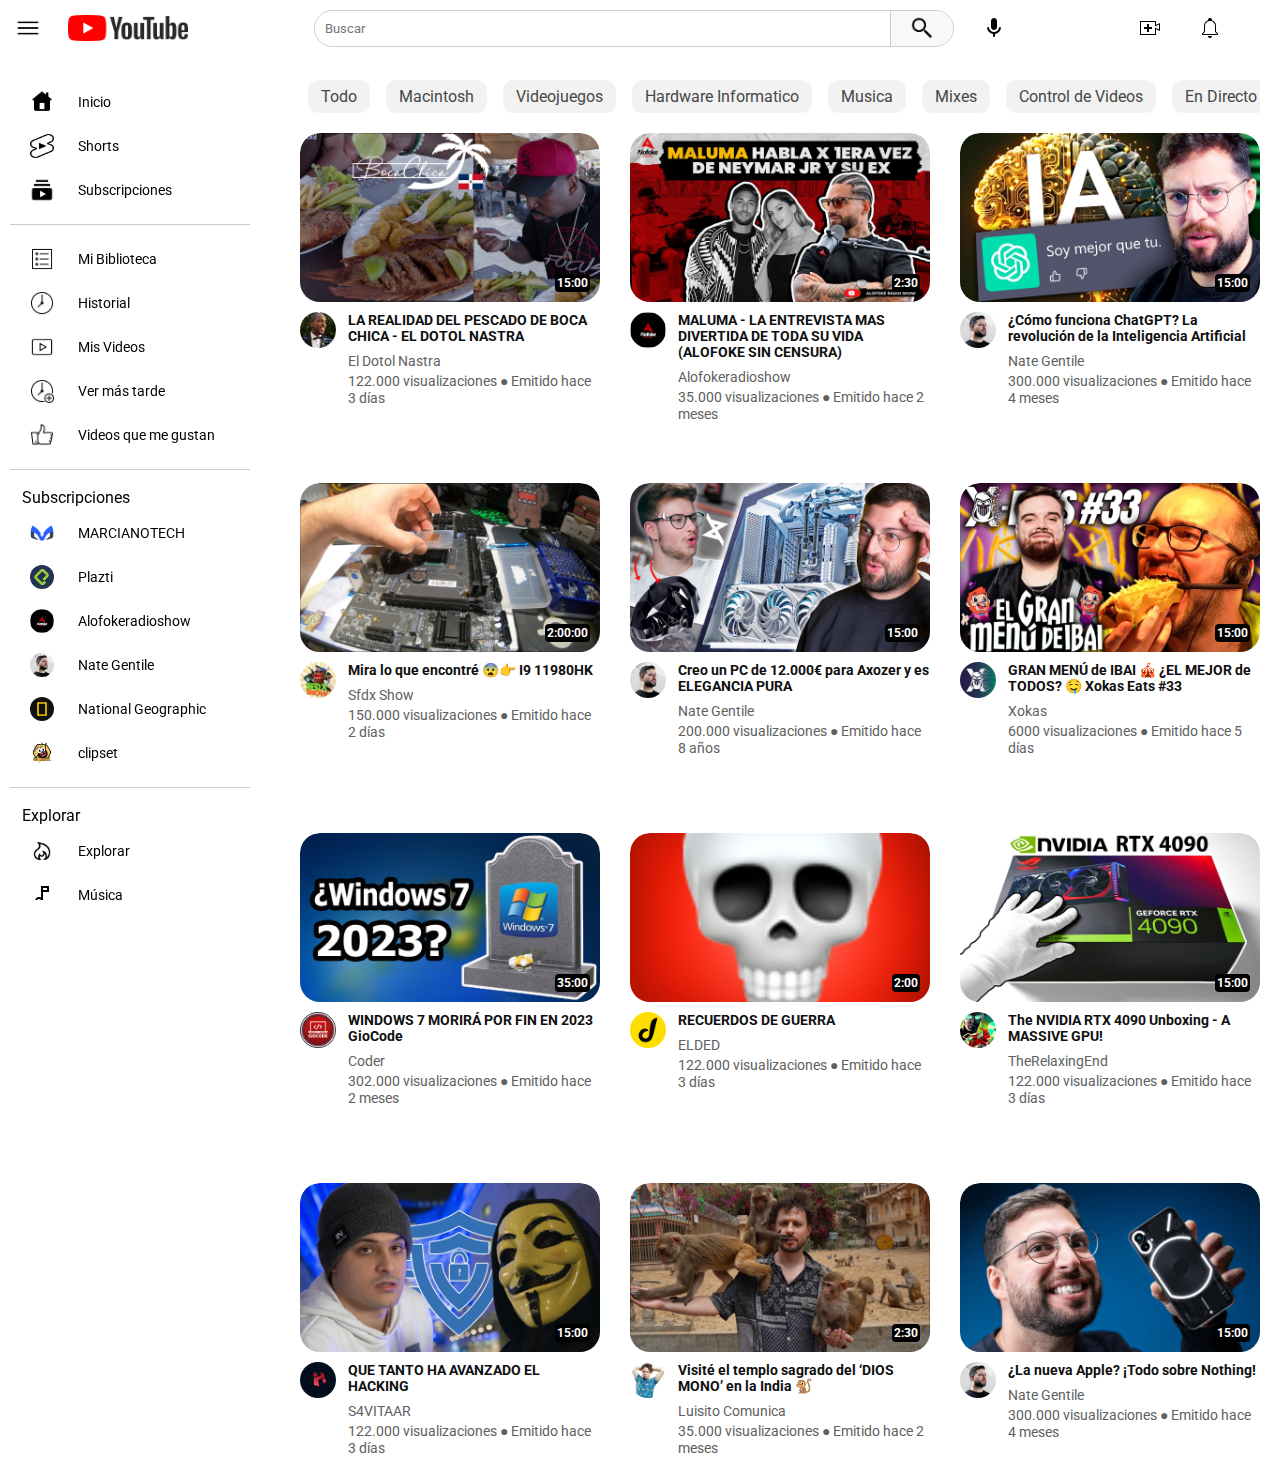
==== index.html @ 0c9bb18e "first commit" ====
<!DOCTYPE html>
<html lang="es">
  <head>
    <meta charset="UTF-8" />
    <meta http-equiv="X-UA-Compatible" content="IE=edge" />
    <meta name="viewport" content="width=device-width, initial-scale=1.0" />
    <link rel="stylesheet" href="style.css" />
    <link rel="stylesheet" href="./tag-section/tag-section.css" />
    <link
      rel="shortcut icon"
      href="img/icono-premium.png"
      type="image/x-icon"
    />
    <title>YouTube</title>
  </head>
  <body>
    <!-- header -->
    <header class="header" id="header">
      <div class="logo-bar">
        <div class="container-nav" id="icono-bar">
          <img src="img/icono-nav-bar.png" class="nav-bar" />
        </div>

        <img src="img/youtube-logo.png" alt="" class="logo" />
      </div>
      <div class="center" id="center">
        <div class="container-search">
          <input type="text" placeholder="Buscar" id="buscar" />
          <div class="button-search">
            <img src="img/icono-search.png" />
          </div>
        </div>
        <div class="container-micro">
          <img src="img/icono-microphone.png" class="micro" />
        </div>
      </div>
      <div class="end">
        <div class="item-end">
          <img src="img/icono-camera.png" class="camera" />
        </div>
        <div class="item-end">
          <img src="img/icono-alarm.png" />
        </div>
        <img
          src="https://lh3.googleusercontent.com/ogw/AAEL6siFHbk4gMH-cymVawuS6ftSC4bcmhxWPoD6I4C7gw=s32-c-mo"
          alt=""
          class="logo-canal"
        />
      </div>
    </header>

    <!-- barras laterales -->
    <section class="bar-lateral" id="bar-lateral">
      <!-- barra grande -->
      <div id="big-menu" class="">
        <ul class="options">
          <li>
            <a href="#">
              <img src="img/icono-home.png" />
              <span class="text">Inicio</span>
            </a>
          </li>
          <li>
            <a href="#">
              <img src="img/Shorts.png.png" />
              <span class="text">Shorts</span>
            </a>
          </li>
          <li>
            <a href="#">
              <img src="img/icono-suscripciones.png" />
              <span class="text">Subscripciones</span>
            </a>
          </li>
          <hr />
        </ul>

        <ul class="options" id="library">
          <li>
            <a href="#">
              <img src="img/icono-library.png" />
              <span class="text">Mi Biblioteca</span>
            </a>
          </li>
          <li>
            <a href="#">
              <img src="img/icono-historial.png" />
              <span class="text">Historial</span>
            </a>
          </li>
          <li>
            <a href="#">
              <img src="img/misvideos-icon.png" />
              <span class="text">Mis Videos</span>
            </a>
          </li>
          <li>
            <a href="#">
              <img src="img/icono-later.png" />
              <span class="text">Ver más tarde</span>
            </a>
          </li>
          <li>
            <a href="#">
              <img src="img/icono-likes.png" />
              <span class="text">Videos que me gustan</span>
            </a>
          </li>

          <hr />
        </ul>

        <ul class="options" id="subscriptions">
          <h3>Subscripciones</h3>
          <li>
            <a href="#">
              <img src="img/marciano-perfil.jpg" />
              <span class="text"> MARCIANOTECH </span>
            </a>
          </li>
          <li>
            <a href="#">
              <img src="img/canal2.jpeg" />
              <span class="text">Plazti</span>
            </a>
          </li>
          <li>
            <a href="#">
              <img src="img/alofoke-perfil.jpg" />
              <span class="text">Alofokeradioshow</span>
            </a>
          </li>
          <li>
            <a href="#">
              <img src="img/channels4_profile.jpg" />
              <span class="text">Nate Gentile</span>
            </a>
          </li>
          <li>
            <a href="#">
              <img src="img/canal5.jpeg" />
              <span class="text">National Geographic</span>
            </a>
          </li>
          <li>
            <a href="#">
              <img src="img/clipset.jpg" />
              <span class="text">clipset</span>
            </a>
          </li>
          <hr />
        </ul>

        <ul class="options" id="explorer">
          <h3>Explorar</h3>
          <li>
            <a href="#">
              <img src="img/icono-explorer.png" />
              <span class="text">Explorar</span>
            </a>
          </li>
          <li>
            <a href="#">
              <img src="img/icono-music.png" />
              <span class="text">Música</span>
            </a>
          </li>
          <li>
            <a href="#">
              <img src="img/icono-movies.png" />
              <span class="text">Películas</span>
            </a>
          </li>
          <li>
            <a href="#">
              <img src="img/icono-live.png" />
              <span class="text">En directo</span>
            </a>
          </li>
          <li>
            <a href="#">
              <img src="img/icono-games.png" />
              <span class="text">Video Juegos</span>
            </a>
          </li>
          <li>
            <a href="#">
              <img src="img/icono-news.png" />
              <span class="text">Noticias</span>
            </a>
          </li>
          <li>
            <a href="#">
              <img src="img/deportes-icon.png" />
              <span class="text">Deportes</span>
            </a>
          </li>
          <li>
            <a href="#">
              <img src="img/icono-learn.png" />
              <span class="text">Aprendizaje</span>
            </a>
          </li>
          <hr />
        </ul>

        <ul class="options" id="moreyoutube">
          <h3>Mas de YouTube</h3>
          <li>
            <a href="#">
              <img src="img/icono-premium.png" />
              <span class="text">YouTube Premium</span>
            </a>
          </li>
          <li>
            <a href="#">
              <img src="img/icono-creator.png" />
              <span class="text">Creator Studio</span>
            </a>
          </li>
          <li>
            <a href="#">
              <img src="img/youtube-music.png" />
              <span class="text">YouTube Music</span>
            </a>
          </li>
          <li>
            <a href="#">
              <img src="img/icono-kids.png" />
              <span class="text">YouTube Kids</span>
            </a>
          </li>

          <hr />
        </ul>

        <ul class="options" id="config">
          <li>
            <a href="#">
              <img src="img/settings-icon.png" />
              <span class="text">Configuración</span>
            </a>
          </li>
          <li>
            <a href="#">
              <img src="img/icono-complaints.png" />
              <span class="text">Historial de denuncias</span>
            </a>
          </li>
          <li>
            <a href="#">
              <img src="img/icono-help.png" />
              <span class="text">Ayuda</span>
            </a>
          </li>
          <hr />
        </ul>
        

        <!----links-->
        <div class="links">
          <a href="#">Información</a>
          <a href="#">Prensa</a>
          <a href="#">Derechos de autor</a>
          <a href="#">Contactar</a>
          <a href="#">Creadores</a>
          <a href="#">Publicidad</a>
          <a href="#">Desarrolladores</a>
        </div>
        <div class="links">
          <a href="#">Términos</a>
          <a href="#">Privacidad</a>
          <a href="#">Pólitica y seguridad</a>
          <a href="#">Cómo funciona YouTube</a>
          <a href="#">Probar funciones nuevas</a>
        </div>
        <span class="google">© 2023 Google LLC</span>
      </div>

      <!-- barra pequeña -->
      <div id="little-menu" class="little-menu ocultar">
        <ul class="options">
          <li>
            <a href="#">
              <img
                src="https://img.icons8.com/ios-glyphs/60/null/home-page--v1.png"
              />
              <span class="text">Inicio</span>
            </a>
          </li>
          <li>
            <a href="#">
              <img src="https://img.icons8.com/ios-glyphs/30/null/attach.png" />
              <span class="text">Shorts</span>
            </a>
          </li>
          <li>
            <a href="#">
              <img
                src="https://img.icons8.com/ios/50/null/video-playlist.png"
              />
              <span class="text">Subscripciones</span>
            </a>
          </li>
          <li>
            <a href="#">
              <img
                src="https://img.icons8.com/ios/50/null/personal-video-recorder-menu.png"
              />
              <span class="text">Mi Biblioteca</span>
            </a>
          </li>
          <hr />
        </ul>
      </div>
    </section>

    <!-- sección de  -->
    <!--/////////////////////////////////////////////////////////-->
    <section class="videos" id="videos">
      <div class="container-chips">
        <div class="chip">
          <p>Todo</p>
        </div>
        <div class="chip">
          <p>Macintosh</p>
        </div>
        <div class="chip">
          <p>Videojuegos</p>
        </div>
        <div class="chip">
          <p>Hardware Informatico</p>
        </div>
        <div class="chip">
          <p>Musica</p>
        </div>
        <div class="chip">
          <p>Mixes</p>
        </div>
        <div class="chip">
          <p>Control de Videos</p>
        </div>
        <div class="chip">
          <p>En Directo</p>
        </div>
        <div class="chip">
          <p>Apple</p>
        </div>
        <div class="chip">
          <p>Apple</p>
        </div>
        <div class="chip">
          <p>Todo</p>
        </div>
        <div class="chip">
          <p>Macintosh</p>
        </div>
        <div class="chip">
          <p>Videojuegos</p>
        </div>
        <div class="chip">
          <p>Hardware Informatico</p>
        </div>
        <div class="chip">
          <p>Musica</p>
        </div>
        <div class="chip">
          <p>Mixes</p>
        </div>
        <div class="chip">
          <p>Control de Videos</p>
        </div>
        <div class="chip">
          <p>En Directo</p>
        </div>
        
      </div>
    </section>
    <!--/////////////////////////////////////////////////////////-->

    <!-- sección de videos -->
    <section class="videos" id="videos">
      <div class="container-item">
        <div class="item">
          <div class="img-container">
            <img src="img/maxresdefault.jpg" alt="" />
            <span class="time">15:00</span>
          </div>
          <div class="row">
            <div class="col">
              <div class="img-channel">
                <img src="img/dotol-perfil.jpg" alt="" />
              </div>
            </div>
            <div class="col">
              <div class="info">
                <h3>
                  <a href="#"
                    >LA REALIDAD DEL PESCADO DE BOCA CHICA - EL DOTOL NASTRA</a
                  >
                </h3>
                <a href="#" class="name-channel"> El Dotol Nastra </a>
                <div class="metadata">
                  <span>122.000 visualizaciones</span>
                  &#9679;
                  <span>Emitido hace 3 días</span>
                </div>
              </div>
            </div>
          </div>
          <div class="buttons-video" id="buttons-video">
            <button>
              <img src="img/icono-historial.png" />
              Ver mas tarde
            </button>
            <button>
              <img src="img/icono-add.png" />
              Añadir a la cola
            </button>
          </div>
        </div>
      </div>
      <div class="container-item">
        <div class="item">
          <div class="img-container">
            <img src="img/maluma-miniatura.jpg" alt="" />
            <span class="time">2:30</span>
          </div>
          <div class="row">
            <div class="col">
              <div class="img-channel">
                <img src="img/alofoke-perfil.jpg" alt="" />
              </div>
            </div>
            <div class="col">
              <div class="info">
                <h3>
                  <a href="#"
                    >MALUMA - LA ENTREVISTA MAS DIVERTIDA DE TODA SU VIDA
                    (ALOFOKE SIN CENSURA)</a
                  >
                </h3>
                <a href="#" class="name-channel">Alofokeradioshow</a>
                <div class="metadata">
                  <span>35.000 visualizaciones</span>
                  &#9679;
                  <span>Emitido hace 2 meses</span>
                </div>
              </div>
            </div>
          </div>
          <div class="buttons-video" id="buttons-video">
            <button>
              <img src="https://img.icons8.com/ios/50/null/clock--v1.png" />
              Ver mas tarde
            </button>
            <button>
              <img src="https://img.icons8.com/ios/50/null/video--v1.png" />
              Añadir a la cola
            </button>
          </div>
        </div>
      </div>
      <div class="container-item">
        <div class="item">
          <div class="img-container">
            <img src="img/nategentileimg.jpg" alt="" />
            <span class="time">15:00</span>
          </div>
          <div class="row">
            <div class="col">
              <div class="img-channel">
                <img src="img/channels4_profile.jpg" alt="" />
              </div>
            </div>
            <div class="col">
              <div class="info">
                <h3>
                  <a href="#"
                    >¿Cómo funciona ChatGPT? La revolución de la Inteligencia
                    Artificial</a
                  >
                </h3>
                <a href="#" class="name-channel">Nate Gentile</a>
                <div class="metadata">
                  <span>300.000 visualizaciones</span>
                  &#9679;
                  <span>Emitido hace 4 meses</span>
                </div>
              </div>
            </div>
          </div>
          <div class="buttons-video" id="buttons-video">
            <button>
              <img src="https://img.icons8.com/ios/50/null/clock--v1.png" />
              Ver mas tarde
            </button>
            <button>
              <img src="https://img.icons8.com/ios/50/null/video--v1.png" />
              Añadir a la cola
            </button>
          </div>
        </div>
      </div>
      <div class="container-item">
        <div class="item">
          <div class="img-container">
            <img src="img/sfdx-miniatura.jpg" alt="" />
            <span class="time">2:00:00</span>
          </div>
          <div class="row">
            <div class="col">
              <div class="img-channel">
                <img src="img/sfdx-profile.jpg" alt="" />
              </div>
            </div>
            <div class="col">
              <div class="info">
                <h3>
                  <a href="#">Mira lo que encontré 😨👉 I9 11980HK</a>
                </h3>
                <a href="#" class="name-channel"> Sfdx Show</a>
                <div class="metadata">
                  <span>150.000 visualizaciones</span>
                  &#9679;
                  <span>Emitido hace 2 días</span>
                </div>
              </div>
            </div>
          </div>
          <div class="buttons-video" id="buttons-video">
            <button>
              <img src="https://img.icons8.com/ios/50/null/clock--v1.png" />
              Ver mas tarde
            </button>
            <button>
              <img src="https://img.icons8.com/ios/50/null/video--v1.png" />
              Añadir a la cola
            </button>
          </div>
        </div>
      </div>
      <div class="container-item">
        <div class="item">
          <div class="img-container">
            <img src="img/nategentile-miniatura-2.jpg" alt="" />
            <span class="time">15:00</span>
          </div>
          <div class="row">
            <div class="col">
              <div class="img-channel">
                <img src="img/channels4_profile.jpg" alt="" />
              </div>
            </div>
            <div class="col">
              <div class="info">
                <h3>
                  <a href="#"
                    >Creo un PC de 12.000€ para Axozer y es ELEGANCIA PURA
                  </a>
                </h3>
                <a href="#" class="name-channel">Nate Gentile</a>
                <div class="metadata">
                  <span>200.000 visualizaciones</span>
                  &#9679;
                  <span>Emitido hace 8 años</span>
                </div>
              </div>
            </div>
          </div>
          <div class="buttons-video" id="buttons-video">
            <button>
              <img src="https://img.icons8.com/ios/50/null/clock--v1.png" />
              Ver mas tarde
            </button>
            <button>
              <img src="https://img.icons8.com/ios/50/null/video--v1.png" />
              Añadir a la cola
            </button>
          </div>
        </div>
      </div>
      <div class="container-item">
        <div class="item">
          <div class="img-container">
            <img src="img/xokas-miniatura.jpg" alt="" />
            <span class="time">15:00</span>
          </div>
          <div class="row">
            <div class="col">
              <div class="img-channel">
                <img src="img/xokas-perfil.jpg" alt="" />
              </div>
            </div>
            <div class="col">
              <div class="info">
                <h3>
                  <a href="#"
                    >GRAN MENÚ de IBAI 🎪 ¿EL MEJOR de TODOS? 🤤 Xokas Eats
                    #33</a
                  >
                </h3>
                <a href="#" class="name-channel">Xokas</a>
                <div class="metadata">
                  <span>6000 visualizaciones</span>
                  &#9679;
                  <span>Emitido hace 5 días</span>
                </div>
              </div>
            </div>
          </div>
          <div class="buttons-video" id="buttons-video">
            <button>
              <img src="https://img.icons8.com/ios/50/null/clock--v1.png" />
              Ver mas tarde
            </button>
            <button>
              <img src="https://img.icons8.com/ios/50/null/video--v1.png" />
              Añadir a la cola
            </button>
          </div>
        </div>
      </div>
      <div class="container-item">
        <div class="item">
          <div class="img-container">
            <img src="img/giocode-miniautura.jpg" alt="" />
            <span class="time">35:00</span>
          </div>
          <div class="row">
            <div class="col">
              <div class="img-channel">
                <img src="img/GIOCODE-perfil.jpg" alt="" />
              </div>
            </div>
            <div class="col">
              <div class="info">
                <h3>
                  <a href="#">WINDOWS 7 MORIRÁ POR FIN EN 2023 GioCode</a>
                </h3>
                <a href="#" class="name-channel">Coder</a>
                <div class="metadata">
                  <span>302.000 visualizaciones</span>
                  &#9679;
                  <span>Emitido hace 2 meses</span>
                </div>
              </div>
            </div>
          </div>
          <div class="buttons-video" id="buttons-video">
            <button>
              <img src="https://img.icons8.com/ios/50/null/clock--v1.png" />
              Ver mas tarde
            </button>
            <button>
              <img src="https://img.icons8.com/ios/50/null/video--v1.png" />
              Añadir a la cola
            </button>
          </div>
        </div>
      </div>
      <div class="container-item">
        <div class="item">
          <div class="img-container">
            <img src="img/guerra-miniatur.jpg" alt="" />
            <span class="time">2:00</span>
          </div>
          <div class="row">
            <div class="col">
              <div class="img-channel">
                <img src="img/elded-perfil.jpg" alt="" />
              </div>
            </div>
            <div class="col">
              <div class="info">
                <h3>
                  <a href="#">RECUERDOS DE GUERRA</a>
                </h3>
                <a href="#" class="name-channel">ELDED</a>
                <div class="metadata">
                  <span>122.000 visualizaciones</span>
                  &#9679;
                  <span>Emitido hace 3 días</span>
                </div>
              </div>
            </div>
          </div>
          <div class="buttons-video" id="buttons-video">
            <button>
              <img src="https://img.icons8.com/ios/50/null/clock--v1.png" />
              Ver mas tarde
            </button>
            <button>
              <img src="https://img.icons8.com/ios/50/null/video--v1.png" />
              Añadir a la cola
            </button>
          </div>
        </div>
      </div>
      <div class="container-item">
        <div class="item">
          <div class="img-container">
            <img src="img/relaxingend-miniautura.jpg" alt="" />
            <span class="time">15:00</span>
          </div>
          <div class="row">
            <div class="col">
              <div class="img-channel">
                <img src="img/relaxingend-perfil.jpg" alt="" />
              </div>
            </div>
            <div class="col">
              <div class="info">
                <h3>
                  <a href="#">The NVIDIA RTX 4090 Unboxing - A MASSIVE GPU! </a>
                </h3>
                <a href="#" class="name-channel">TheRelaxingEnd</a>
                <div class="metadata">
                  <span>122.000 visualizaciones</span>
                  &#9679;
                  <span>Emitido hace 3 días</span>
                </div>
              </div>
            </div>
          </div>
          <div class="buttons-video" id="buttons-video">
            <button>
              <img src="https://img.icons8.com/ios/50/null/clock--v1.png" />
              Ver mas tarde
            </button>
            <button>
              <img src="https://img.icons8.com/ios/50/null/video--v1.png" />
              Añadir a la cola
            </button>
          </div>
        </div>
      </div>
      <div class="container-item">
        <div class="item">
          <div class="img-container">
            <img src="img/savitar-miniatura.jpg" alt="" />
            <span class="time">15:00</span>
          </div>
          <div class="row">
            <div class="col">
              <div class="img-channel">
                <img src="img/s4vitar-perfil.jpg" alt="" />
              </div>
            </div>
            <div class="col">
              <div class="info">
                <h3>
                  <a href="#">QUE TANTO HA AVANZADO EL HACKING</a>
                </h3>
                <a href="#" class="name-channel">S4VITAAR</a>
                <div class="metadata">
                  <span>122.000 visualizaciones</span>
                  &#9679;
                  <span>Emitido hace 3 días</span>
                </div>
              </div>
            </div>
          </div>
          <div class="buttons-video" id="buttons-video">
            <button>
              <img src="img/icono-historial.png" />
              Ver mas tarde
            </button>
            <button>
              <img src="img/icono-add.png" />
              Añadir a la cola
            </button>
          </div>
        </div>
      </div>
      <div class="container-item">
        <div class="item">
          <div class="img-container">
            <img src="img/luisito-miniatura.jpg" alt="" />
            <span class="time">2:30</span>
          </div>
          <div class="row">
            <div class="col">
              <div class="img-channel">
                <img src="img/luisito-perfil.jpg" alt="" />
              </div>
            </div>
            <div class="col">
              <div class="info">
                <h3>
                  <a href="#"
                    >Visité el templo sagrado del ‘DIOS MONO’ en la India 🐒</a
                  >
                </h3>
                <a href="#" class="name-channel">Luisito Comunica</a>
                <div class="metadata">
                  <span>35.000 visualizaciones</span>
                  &#9679;
                  <span>Emitido hace 2 meses</span>
                </div>
              </div>
            </div>
          </div>
          <div class="buttons-video" id="buttons-video">
            <button>
              <img src="https://img.icons8.com/ios/50/null/clock--v1.png" />
              Ver mas tarde
            </button>
            <button>
              <img src="https://img.icons8.com/ios/50/null/video--v1.png" />
              Añadir a la cola
            </button>
          </div>
        </div>
      </div>
      <div class="container-item">
        <div class="item">
          <div class="img-container">
            <img src="img/nateeee-miniatura.jpg" alt="" />
            <span class="time">15:00</span>
          </div>
          <div class="row">
            <div class="col">
              <div class="img-channel">
                <img src="img/channels4_profile.jpg" alt="" />
              </div>
            </div>
            <div class="col">
              <div class="info">
                <h3>
                  <a href="#">¿La nueva Apple? ¡Todo sobre Nothing!</a>
                </h3>
                <a href="#" class="name-channel">Nate Gentile</a>
                <div class="metadata">
                  <span>300.000 visualizaciones</span>
                  &#9679;
                  <span>Emitido hace 4 meses</span>
                </div>
              </div>
            </div>
          </div>
          <div class="buttons-video" id="buttons-video">
            <button>
              <img src="https://img.icons8.com/ios/50/null/clock--v1.png" />
              Ver mas tarde
            </button>
            <button>
              <img src="https://img.icons8.com/ios/50/null/video--v1.png" />
              Añadir a la cola
            </button>
          </div>
        </div>
      </div>
    </section>

    <script src="app.js"></script>
  </body>
</html>
---- style.css ----
@import url('https://fonts.googleapis.com/css2?family=Open+Sans:wght@300;400;500;600&family=Roboto:wght@100;300;400;500;700&display=swap');
*{
    margin: 0;
    padding: 0;
    box-sizing: border-box;
    font-family: 'Roboto';
}

.header{ 
    display: flex;
    justify-content: space-between;
    position: fixed;
    width: 100%;
    left: 0;
    padding: 8px;
    background-color: #fff;
    z-index: 10;
}
.container-chips {
    display: flex;
    flex-wrap: nowrap;
    overflow-x: auto;
    
  
  }
  .container-chips::-webkit-scrollbar{
    display: none;
    width: 3px;
    background-color: #ddd;
    height: 20px;
  
  }
  .container-chips::-webkit-scrollbar-thumb{
    background-color: #444;
  }
  
  .chip {
    margin: 20px 8px;
    background-color: #f2f2f2;
    padding: 6px 12px;
    border: 1px solid rgba(255, 255, 255, 0.1);
    border-radius: 10px;
    white-space: nowrap;
    cursor: pointer;
    color: #474747;
    
   
    
  }
  
  .chip:hover {
    background-color: #d6d6d6;
  }
  
  .container-chips:hover::-webkit-scrollbar {
    display: block;
  
    
  }
.header .logo-bar{
    display: flex;
    align-items: center;
}
.header .logo-bar .nav-bar{
    width: 24px;
}
.header .logo-bar .logo{
    display: inline-block;
    width: 120px;
    margin: 0 20px;
    cursor: pointer;
}
.header .container-nav{
    border-radius: 50%;
    width: 40px;
    height: 40px;
    display: flex;
    align-items: center;
    justify-content: center;
    cursor: pointer;
}
.header .container-nav:hover{
    background: #f2f2f2;
}

.header .center{
    max-width: 700px;
    width: 100%;
    display: flex;
    align-items: center;
    justify-content: space-between;
}
.header .center .container-search{
    width: 100%;
    border: 1px solid #ccc;
    position: relative;
    display: flex;
    align-items: stretch;
    border-radius: 50px;
    overflow: hidden;
    cursor: pointer;
}
.header .center .container-search .icono{
    display: flex;
    justify-content: center;
    align-items: center;
    margin-left: 10px;
}
.header .center .container-search .icono img{
    width: 22px;
    height: 22px;
}
.header .center .container-search input{
    display: inline-block;
    width: 100%;
    border: none;
    padding: 10px;
    margin-left: 0px;
    outline: none;
}


.header .center .container-search .button-search{
    width: 70px;
    background: #f8f8f8;
    display: flex;
    align-items: center;
    justify-content: center;
    border-left: 1px solid #ccc;
}
.header .center .container-search .button-search:hover{
    background:#f2f2f2;
}
.header .center .container-search .button-search img{
    width: 24px;
}
.header .center .container-micro{
    max-width: 40px;
    width: 100% !important;
    height: 40px;
    border-radius: 50%;
    display: flex;
    align-items: center;
    justify-content: center;
    margin-left: 20px;
    cursor: pointer;
}
.header .center .container-micro:hover{
    background:#f2f2f2;
}

.header .end{
    display: flex;
    align-items: center;
    justify-content: center;
}
.header .end .item-end{
    width: 40px;
    height: 40px;
    border-radius: 50%;
    margin: 0 10px;
    display: flex;
    align-items: center;
    justify-content: center;
    
    cursor: pointer;
    
}
.header .end .item-end:hover{
    background: #f2f2f2;
}
.header .end .item-end img{
    width: 24px;
    display: inline-block;
    margin: 0 15px;
}
.header .end img:hover{
    background: #f2f2f2;
}
.header .end .logo-canal{
    width: 32px;
    cursor: pointer;
    border-radius: 20px;
    align-items: center;
}
/* ********************** */
/* SECCCION BARRA LATERAL */
/* ********************** */
.bar-lateral{
    position: fixed;
    top: 0px;
    overflow: hidden;
    overflow-y: auto;
    height: 100%;
    width: 240px;
    padding-top: 80px;
    left: 10px;
   
}
.bar-lateral .options{
    list-style: none;
}
.bar-lateral .options li a img{
    display: inline-block;
    width: 24px;
    height: 24px;
    line-height: 24px;
    margin-right: 24px;
}
.bar-lateral .options li a{
    font-size: 14px;
    color: #0f0f0f;
    display: flex;
    align-items: center;
    justify-content:left;
    text-decoration: none;
    color: #000;
    padding: 10px;
    border-radius: 15px;
    margin-left: 10px;
}
.bar-lateral .options li a:hover{
    background-color: #f2f2f2 ;
}
.bar-lateral hr{
    margin: 12px 0;
    border: none;
    border-bottom: 1px solid #ccc;
}
.bar-lateral h3{
    font-size: 16px;
    font-weight:normal;
    padding: 6px 12px 4px;
}
.bar-lateral #subscriptions li a img{
    display: block;
    border-radius: 50%;
}
.bar-lateral .links{
margin-bottom: 20px;
}
.bar-lateral .links a{
    color: #606060;
    font-size: 13px;
    font-weight: bold;
    text-decoration: none;
    margin-right: 8px;
}
.bar-lateral .google{
    display: block;
    font-size: 12px;
    color: #909090;
    padding: 24px 0;
}
.little-menu{
    display: flex;
}
.little-menu li a{
    display: block !important;
    font-size: 10px !important;
    padding: 10px 0 !important;
    position: relative;
    margin-left: 0px !important;
}
.little-menu li a img{
    margin-left: 20px !important;
    text-align: center;
}
.little-menu li a .text{
    display: block;
    text-align: center;
}
.little-menu li{
    margin-bottom: 10px;
}
/* ********************** */
/* SECCION VIDEOS */
/* ********************** */
.videos{
    position: relative;
    top: 60px;
    margin-left: 300px;
    padding-right: 20px;
    /* seccion grid */
    display: grid;
    grid-template-columns: repeat(auto-fit, minmax(300px, 1fr));
    grid-gap:30px;
    grid-row-gap: 50px;
}
.videos .container-item{
    position: relative;
    background-color: #fff !important;
    height: 300px;
    border-radius: 20px;
}
.videos .container-item .item{
    position: absolute;
    max-width: 360px;
    background-color:#fff;
    transition: .3s;
    border-radius: 20px;
    overflow: hidden;
    transition: .5s;

}
.videos .item .img-container {
    position: relative;
}
.videos .item .img-container img{
    width: 100%;
    display: block;
    border-radius: 20px;
    cursor: pointer;
}
.videos .item .img-container .time{
    position: absolute;
    color: #fff;
    bottom: 10px;
    right: 10px;
    display: block;
    width: fit-content;
    background: #000;
    padding: 2px;
    font-size: 12px;
    font-weight: bold;
    border-radius: 4px;
}
.videos .item .row{
    display: flex;
    margin-top: 10px;
}
.videos .item .row .img-channel img{
    width: 36px;
    margin-right: 12px;
    border-radius: 20px;
}
.videos .item .row .col .info h3 a{
    text-decoration: none;
    color: #0f0f0f;
}
.videos .item .row .col .info h3{
    margin-bottom: 7px;
    font-size: 14px;
}
.videos .item .row .col .info .name-channel{
    display: inline-block;
    font-size: 14px;
    text-decoration: none;
    color: #606060;
    margin-bottom: 4px;
}
.videos .item .row .col .info .metadata{
    font-size: 14px;
    color: #606060;
}
.videos .item .buttons-video{
    position: relative;
    display: flex;
    justify-content: space-around;
     margin: 10px 0; 
    display: none;
    top: 10px;
    background-color: #fff;
    padding: 0;
    z-index: 10;
}
.videos .item .buttons-video img{
    width: 24px;
    margin-right: 10px;
}
.videos .item .buttons-video button{
    display: flex;
    align-items: center;
    border: none;
    padding: 5px 10px;
    border-radius: 20px;
    font-weight: bold;
    cursor: pointer;
}

/* clases que se agregan dinámicamente mediante Javascript */


.ocultar{
    display: none !important;
   margin-right: -300% !important;
   transition: .3s;
}
.aparecer{
    margin-right: 0;
    transition: .3s;
}


.max-width-videos{
    margin-left: 100px;
}

.is-mode-overlay{
    width: 240px !important;
    position: absolute !important;
    z-index: 500 !important;
}

@media (max-width:768px){
    .checkbtn{
        display: block;
    }
}
---- tag-section/tag-section.css ----
* {
  margin: 0;
  padding: 0;
  box-sizing: border-box;
  font-family: "Roboto";
}
.container-chips {
  display: flex;
  flex-wrap: nowrap;
  overflow-x: auto;
  

}
.container-chips::-webkit-scrollbar{
  display: none;
  width: 3px;
  background-color: #ddd;
  height: 5px;

}
.container-chips::-webkit-scrollbar-thumb{
  background-color: #444;
}

.chip {
  margin: 20px 8px;
  background-color: #f2f2f2;
  padding: 6px 12px;
  border: 1px solid rgba(255, 255, 255, 0.1);
  border-radius: 10px;
  white-space: nowrap;
  cursor: pointer;
  color: #474747;
  
 
  
}

.chip:hover {
  background-color: #d6d6d6;
}

.container-chips:hover::-webkit-scrollbar {
  display: block;

  
}
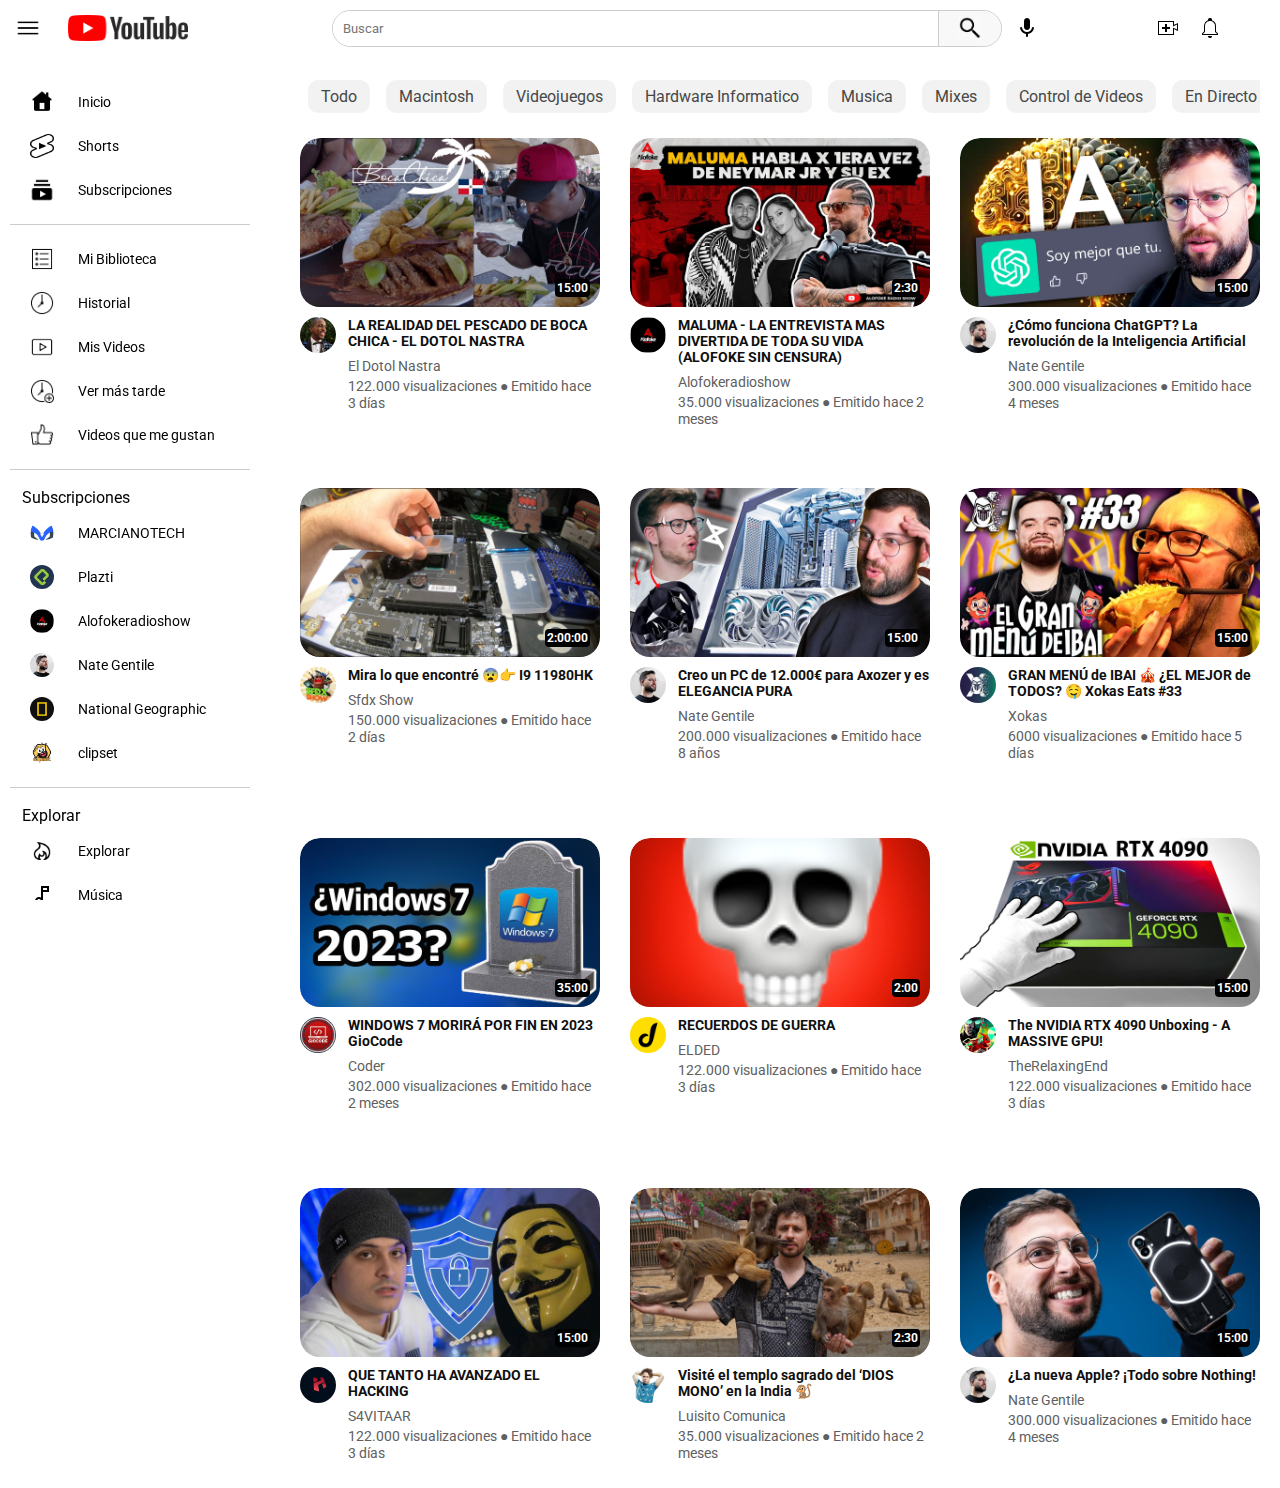
==== commit fd356b20: "Cambios en los media query" ====
--- a/index.html
+++ b/index.html
@@ -35,7 +35,7 @@
         </div>
       </div>
       <div class="end">
-        <div class="item-end">
+        <div class="camera">
           <img src="img/icono-camera.png" class="camera" />
         </div>
         <div class="item-end">
@@ -53,13 +53,13 @@
     <section class="bar-lateral" id="bar-lateral">
       <!-- barra grande -->
       <div id="big-menu" class="">
-        <ul class="options">
+        <ul class="bellow-options">
           <li>
             <a href="#">
               <img src="img/icono-home.png" />
               <span class="text">Inicio</span>
             </a>
-          </li>
+          </li> 
           <li>
             <a href="#">
               <img src="img/Shorts.png.png" />
@@ -270,7 +270,7 @@
         <div class="links">
           <a href="#">Términos</a>
           <a href="#">Privacidad</a>
-          <a href="#">Pólitica y seguridad</a>
+          <a href="#">Pólitica y seguridad</a>  
           <a href="#">Cómo funciona YouTube</a>
           <a href="#">Probar funciones nuevas</a>
         </div>
@@ -317,7 +317,7 @@
 
     <!-- sección de  -->
     <!--/////////////////////////////////////////////////////////-->
-    <section class="videos" id="videos">
+    <section class="tags" id="tags">
       <div class="container-chips">
         <div class="chip">
           <p>Todo</p>
@@ -478,8 +478,8 @@
                 <h3>
                   <a href="#"
                     >¿Cómo funciona ChatGPT? La revolución de la Inteligencia
-                    Artificial</a
-                  >
+                    Artificial</a>
+                  
                 </h3>
                 <a href="#" class="name-channel">Nate Gentile</a>
                 <div class="metadata">
--- a/style.css
+++ b/style.css
@@ -23,6 +23,14 @@
     
   
   }
+  .tags{
+    position: relative;
+    top: 65px;
+    margin-left: 300px;
+    padding-right: 20px;
+   
+  }
+  
   .container-chips::-webkit-scrollbar{
     display: none;
     width: 3px;
@@ -104,7 +112,7 @@
     display: flex;
     justify-content: center;
     align-items: center;
-    margin-left: 10px;
+    margin-left: 10px;                                                                                  
 }
 .header .center .container-search .icono img{
     width: 22px;
@@ -135,7 +143,7 @@
     width: 24px;
 }
 .header .center .container-micro{
-    max-width: 40px;
+    max-width: 10px;
     width: 100% !important;
     height: 40px;
     border-radius: 50%;
@@ -154,6 +162,20 @@
     align-items: center;
     justify-content: center;
 }
+
+.camera{
+    display: flex;
+    align-items: center;
+    justify-content: center;
+    
+}    
+@media (max-width: 1075px) {
+    .header .end {
+      display: none;
+    }
+  }
+  
+
 .header .end .item-end{
     width: 40px;
     height: 40px;
@@ -219,6 +241,32 @@
     border-radius: 15px;
     margin-left: 10px;
 }
+.bar-lateral .bellow-options li a:hover{
+    background-color: #f2f2f2 ;
+}
+
+.bar-lateral .bellow-options{
+    list-style: none;
+}
+.bar-lateral .bellow-options li a img{
+    display: inline-block;
+    width: 24px;
+    height: 24px;
+    line-height: 24px;
+    margin-right: 24px;
+}
+.bar-lateral .bellow-options li a{
+    font-size: 14px;
+    color: #0f0f0f;
+    display: flex;
+    align-items: center;
+    justify-content:left;
+    text-decoration: none;
+    color: #000;
+    padding: 10px;
+    border-radius: 15px;
+    margin-left: 10px;
+}
 .bar-lateral .options li a:hover{
     background-color: #f2f2f2 ;
 }
@@ -252,6 +300,17 @@
     color: #909090;
     padding: 24px 0;
 }
+.bar-lateral .links{
+    margin-bottom: 20px;
+    }
+    .bar-lateral .links{
+        color: #606060;
+        font-size: 13px;
+        font-weight: bold;
+        text-decoration: none;
+        margin-right: 80px;
+    }
+    
 .little-menu{
     display: flex;
 }
@@ -273,12 +332,17 @@
 .little-menu li{
     margin-bottom: 10px;
 }
+@media (max-width: 768px) {
+    .bar-lateral .options {
+        display:none
+    }
+}
 /* ********************** */
 /* SECCION VIDEOS */
 /* ********************** */
 .videos{
     position: relative;
-    top: 60px;
+    top: 65px;
     margin-left: 300px;
     padding-right: 20px;
     /* seccion grid */
@@ -406,4 +470,11 @@
     .checkbtn{
         display: block;
     }
+}
+
+@media only screen and (max-width: 600px) {
+bellow-options{
+    justify-content: space-between;
+
+}
 }--- a/tag-section/tag-section.css
+++ b/tag-section/tag-section.css
@@ -44,4 +44,11 @@
   display: block;
 
   
-}+}
+.tags{
+  position: relative;
+  top: 60px;
+  margin-left: 300px;
+  padding-right: 20px;
+ 
+}
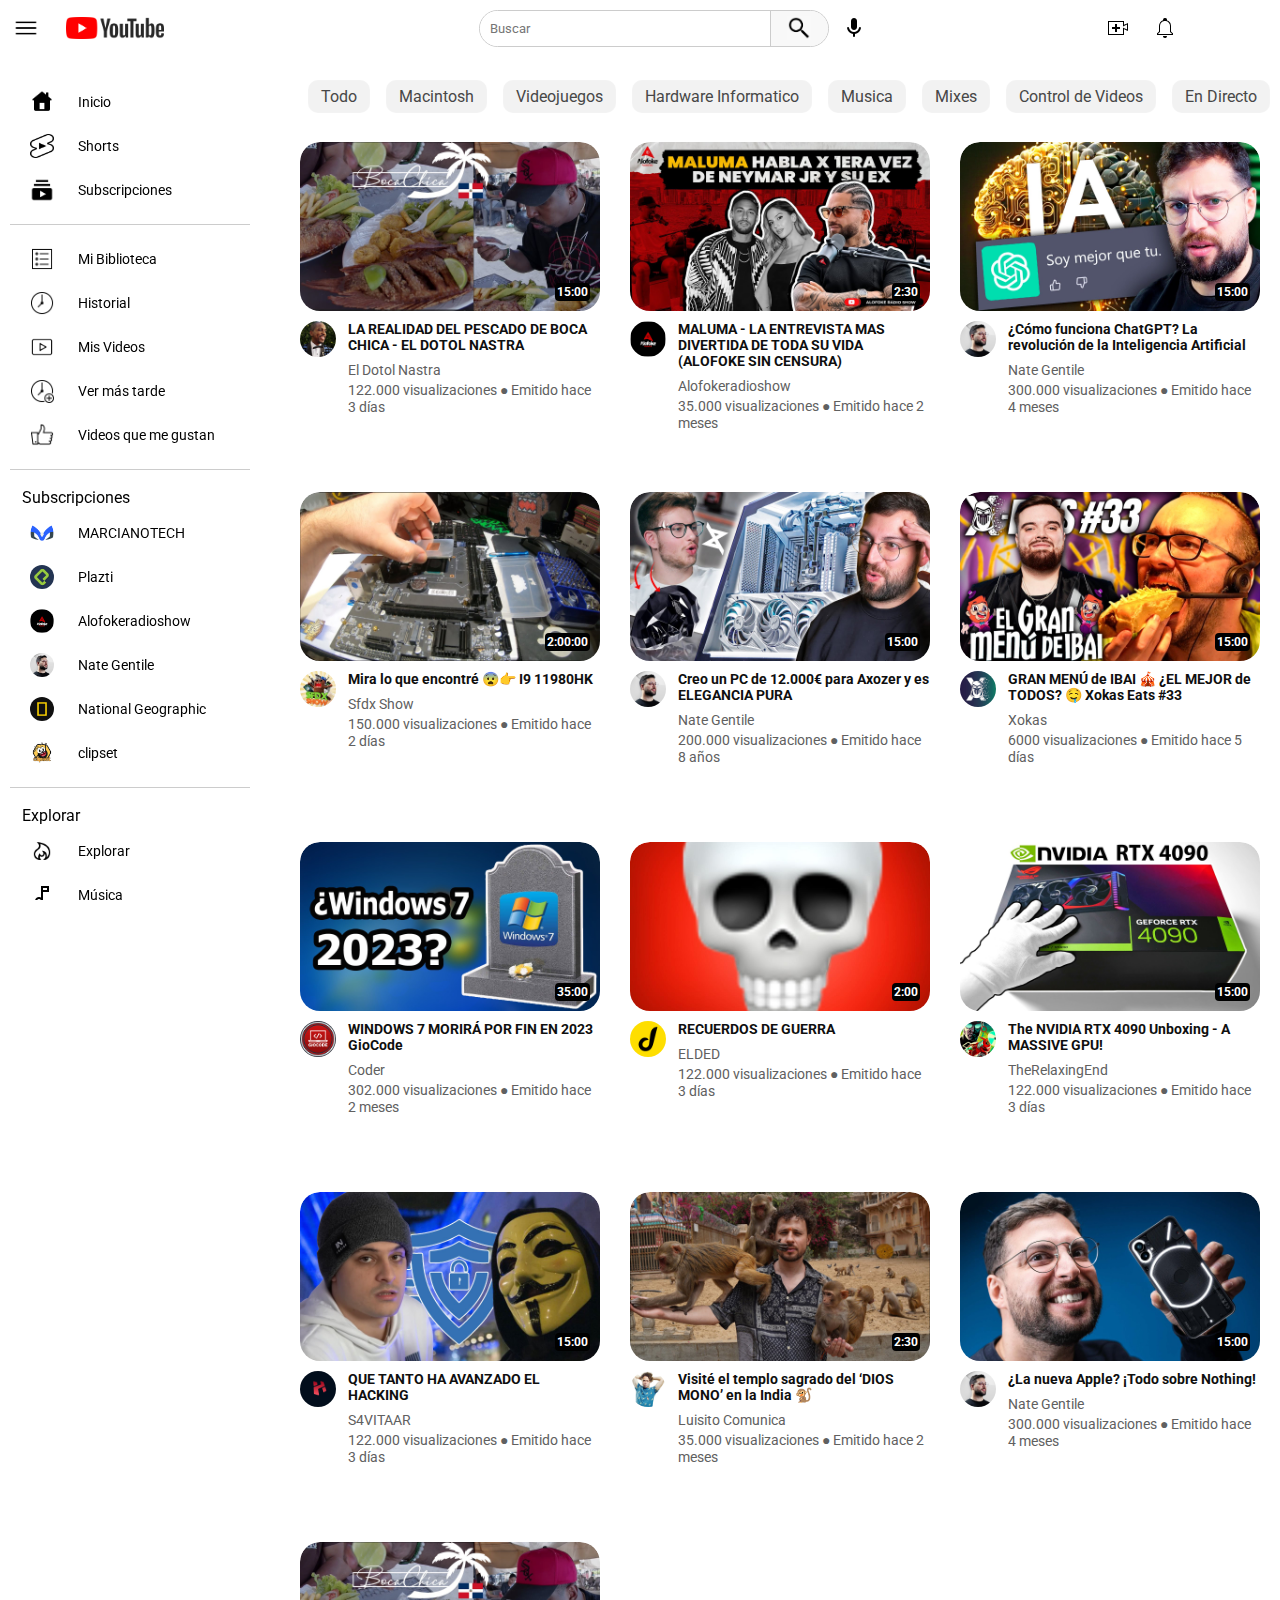
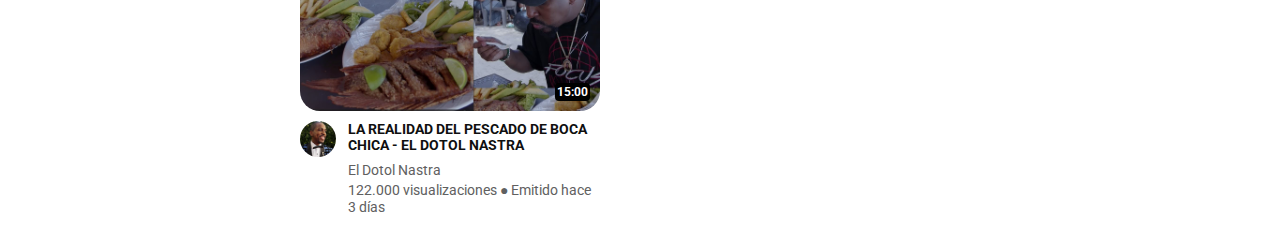
==== commit 7f744b44: "Cambios al header e iconos!" ====
--- a/index.html
+++ b/index.html
@@ -25,7 +25,7 @@
       </div>
       <div class="center" id="center">
         <div class="container-search">
-          <input type="text" placeholder="Buscar" id="buscar" />
+          <input type="text" placeholder="Buscar" id="buscar" class="buscador" />
           <div class="button-search">
             <img src="img/icono-search.png" />
           </div>
@@ -52,7 +52,7 @@
     <!-- barras laterales -->
     <section class="bar-lateral" id="bar-lateral">
       <!-- barra grande -->
-      <div id="big-menu" class="">
+      <div id="big-menu" class="menu-azaroso">
         <ul class="bellow-options">
           <li>
             <a href="#">
@@ -111,7 +111,7 @@
         </ul>
 
         <ul class="options" id="subscriptions">
-          <h3>Subscripciones</h3>
+          <h3>Subscripciones</h3> 
           <li>
             <a href="#">
               <img src="img/marciano-perfil.jpg" />
@@ -851,6 +851,36 @@
           </div>
         </div>
       </div>
+      <div class="container-item">
+        <div class="item">
+          <div class="img-container">
+            <img src="img/maxresdefault.jpg" alt="" />
+            <span class="time">15:00</span>
+          </div>
+          <div class="row">
+            <div class="col">
+              <div class="img-channel">
+                <img src="img/dotol-perfil.jpg" alt="" />
+              </div>
+            </div>
+            <div class="col">
+              <div class="info">
+                <h3>
+                  <a href="#"
+                    >LA REALIDAD DEL PESCADO DE BOCA CHICA - EL DOTOL NASTRA</a
+                  >
+                </h3>
+                <a href="#" class="name-channel"> El Dotol Nastra </a>
+                <div class="metadata">
+                  <span>122.000 visualizaciones</span>
+                  &#9679;
+                  <span>Emitido hace 3 días</span>
+                </div>
+              </div>
+            </div>
+          </div>
+          
+      
     </section>
 
     <script src="app.js"></script>
--- a/style.css
+++ b/style.css
@@ -1,480 +1,486 @@
-@import url('https://fonts.googleapis.com/css2?family=Open+Sans:wght@300;400;500;600&family=Roboto:wght@100;300;400;500;700&display=swap');
-*{
-    margin: 0;
-    padding: 0;
-    box-sizing: border-box;
-    font-family: 'Roboto';
-}
-
-.header{ 
-    display: flex;
-    justify-content: space-between;
-    position: fixed;
-    width: 100%;
-    left: 0;
-    padding: 8px;
-    background-color: #fff;
-    z-index: 10;
+@import url("https://fonts.googleapis.com/css2?family=Open+Sans:wght@300;400;500;600&family=Roboto:wght@100;300;400;500;700&display=swap");
+* {
+  margin: 0;
+  padding: 0;
+  box-sizing: border-box;
+  font-family: "Roboto";
+}
+body::-webkit-scrollbar {
+  display: flex;
+  width: 5px;
+  background-color: #fff;
+  height: 10px;
+}
+body::-webkit-scrollbar-thumb {
+  background-color: #444;
+}
+.header {
+  display: flex;
+  justify-content: space-between;
+  position: fixed;
+  width: 100%;
+  left: 0;
+  padding: 8px;
+  background-color: #fff;
+  z-index: 10;
+  top: -4;
+  padding-bottom: 20px;
 }
 .container-chips {
-    display: flex;
-    flex-wrap: nowrap;
-    overflow-x: auto;
-    
+  display: flex;
+  flex-wrap: nowrap;
+  overflow-x: auto;
+  position: relative;
+  position: fixed;
+  z-index: 2;
+  background-color: white;
+}
+.tags {
+  position: relative;
+  top: 65px;
+  margin-left: 300px;
+  padding-right: 20px;
+}
+
+.container-chips::-webkit-scrollbar {
+  display: flex;
+  width: 3px;
+  background-color: #ddd;
+  height: 20px;
+ 
+}
+.container-chips::-webkit-scrollbar-thumb {
+  background-color: #444;
+}
+
+.chip {
+  margin: 20px 8px;
+  background-color: #f2f2f2;
+  padding: 6px 12px;
+  border: 1px solid rgba(255, 255, 255, 0.1);
+  border-radius: 10px;
+  white-space: nowrap;
+  cursor: pointer;
+  color: #474747;
+}
+
+.chip:hover {
+  background-color: #d6d6d6;
+}
+
+.container-chips:hover::-webkit-scrollbar {
+  display: block;
+}
+.header .logo-bar {
+  display: flex;
+  align-items: center;
+  margin: -2px;
+}
+.header .logo-bar .nav-bar {
+  width: 24px;
+}
+.header .logo-bar .logo {
+  display: inline-block;
+  width: 98px;
+  margin: 0 20px;
+  cursor: pointer;
+}
+.header .container-nav {
+  border-radius: 50%;
+  width: 40px;
+  height: 40px;
+  display: flex;
+  align-items: center;
+  justify-content: center;
+  cursor: pointer;
+}
+.header .container-nav:hover {
+  background: #f2f2f2;
+}
+
+.header .center {
+  max-width: 700px;
+  width: 30%;
+  display: flex;
+  align-items: center;
+  justify-content: space-between;
+}
+.header .center .container-search {
+  width: 100%;
+  border: 1px solid #ccc;
+  position: relative;
+  display: flex;
+  align-items: stretch;
+  border-radius: 50px;
+  overflow: hidden;
+  cursor: pointer;
+}
+.header .center .container-search .icono {
+  display: flex;
+  justify-content: center;
+  align-items: center;
+  margin-left: 10px;
+}
+.header .center .container-search .icono img {
+  width: 22px;
+  height: 22px;
+}
+.header .center .container-search input {
+  display: inline-block;
+  width: 100%;
+  border: none;
+  padding: 10px;
+  margin-left: 0px;
+  outline: none;
+}
+
+.header .center .container-search .button-search {
+  width: 70px;
+  background: #f8f8f8;
+  display: flex;
+  align-items: center;
+  justify-content: center;
+  border-left: 1px solid #ccc;
+}
+.header .center .container-search .button-search:hover {
+  background: #f2f2f2;
+}
+.header .center .container-search .button-search img {
+  width: 24px;
+}
+.header .center .container-micro {
+  max-width: 10px;
+  width: 100% !important;
+  height: 40px;
+  border-radius: 50%;
+  display: flex;
+  align-items: center;
+  justify-content: center;
+  margin-left: 20px;
+  cursor: pointer;
+}
+.header .center .container-micro:hover {
+  background: #f2f2f2;
+}
+
+.header .end {
+  display: flex;
+  align-items: center;
+  justify-content: center;
+}
+
+.camera {
+  display: flex;
+  align-items: center;
+  justify-content: center;
+  position: relative;
+  right: 25px;
+}
+@media (max-width: 1075px) {
+  .header .end {
+    display: none;
+  }
+}
+
+.header .end .item-end {
+  width: 40px;
+  height: 40px;
+  border-radius: 50%;
+  margin: 0 10px;
+  display: flex;
+  align-items: center;
+  justify-content: center;
   
-  }
-  .tags{
-    position: relative;
-    top: 65px;
-    margin-left: 300px;
-    padding-right: 20px;
-   
-  }
+
+  cursor: pointer;
+}
+.header .end .item-end:hover {
+  background: #f2f2f2;
+}
+.header .end .item-end img {
+  width: 24px;
+  display: inline-block;
+  margin: 0 15px;
+  position: relative;
+  right: 45px;
+}
+.header .end img:hover {
+  background: #f2f2f2;
+}
+.header .end .logo-canal {
+  width: 32px;
+  cursor: pointer;
+  border-radius: 20px;
+  align-items: center;
+  position: relative;
+  right: 35px;
   
-  .container-chips::-webkit-scrollbar{
-    display: none;
-    width: 3px;
-    background-color: #ddd;
-    height: 20px;
-  
-  }
-  .container-chips::-webkit-scrollbar-thumb{
-    background-color: #444;
-  }
-  
-  .chip {
-    margin: 20px 8px;
-    background-color: #f2f2f2;
-    padding: 6px 12px;
-    border: 1px solid rgba(255, 255, 255, 0.1);
-    border-radius: 10px;
-    white-space: nowrap;
-    cursor: pointer;
-    color: #474747;
-    
-   
-    
-  }
-  
-  .chip:hover {
-    background-color: #d6d6d6;
-  }
-  
-  .container-chips:hover::-webkit-scrollbar {
-    display: block;
-  
-    
-  }
-.header .logo-bar{
-    display: flex;
-    align-items: center;
-}
-.header .logo-bar .nav-bar{
-    width: 24px;
-}
-.header .logo-bar .logo{
-    display: inline-block;
-    width: 120px;
-    margin: 0 20px;
-    cursor: pointer;
-}
-.header .container-nav{
-    border-radius: 50%;
-    width: 40px;
-    height: 40px;
-    display: flex;
-    align-items: center;
-    justify-content: center;
-    cursor: pointer;
-}
-.header .container-nav:hover{
-    background: #f2f2f2;
-}
-
-.header .center{
-    max-width: 700px;
-    width: 100%;
-    display: flex;
-    align-items: center;
-    justify-content: space-between;
-}
-.header .center .container-search{
-    width: 100%;
-    border: 1px solid #ccc;
-    position: relative;
-    display: flex;
-    align-items: stretch;
-    border-radius: 50px;
-    overflow: hidden;
-    cursor: pointer;
-}
-.header .center .container-search .icono{
-    display: flex;
-    justify-content: center;
-    align-items: center;
-    margin-left: 10px;                                                                                  
-}
-.header .center .container-search .icono img{
-    width: 22px;
-    height: 22px;
-}
-.header .center .container-search input{
-    display: inline-block;
-    width: 100%;
-    border: none;
-    padding: 10px;
-    margin-left: 0px;
-    outline: none;
-}
-
-
-.header .center .container-search .button-search{
-    width: 70px;
-    background: #f8f8f8;
-    display: flex;
-    align-items: center;
-    justify-content: center;
-    border-left: 1px solid #ccc;
-}
-.header .center .container-search .button-search:hover{
-    background:#f2f2f2;
-}
-.header .center .container-search .button-search img{
-    width: 24px;
-}
-.header .center .container-micro{
-    max-width: 10px;
-    width: 100% !important;
-    height: 40px;
-    border-radius: 50%;
-    display: flex;
-    align-items: center;
-    justify-content: center;
-    margin-left: 20px;
-    cursor: pointer;
-}
-.header .center .container-micro:hover{
-    background:#f2f2f2;
-}
-
-.header .end{
-    display: flex;
-    align-items: center;
-    justify-content: center;
-}
-
-.camera{
-    display: flex;
-    align-items: center;
-    justify-content: center;
-    
-}    
-@media (max-width: 1075px) {
-    .header .end {
-      display: none;
-    }
-  }
-  
-
-.header .end .item-end{
-    width: 40px;
-    height: 40px;
-    border-radius: 50%;
-    margin: 0 10px;
-    display: flex;
-    align-items: center;
-    justify-content: center;
-    
-    cursor: pointer;
-    
-}
-.header .end .item-end:hover{
-    background: #f2f2f2;
-}
-.header .end .item-end img{
-    width: 24px;
-    display: inline-block;
-    margin: 0 15px;
-}
-.header .end img:hover{
-    background: #f2f2f2;
-}
-.header .end .logo-canal{
-    width: 32px;
-    cursor: pointer;
-    border-radius: 20px;
-    align-items: center;
 }
 /* ********************** */
 /* SECCCION BARRA LATERAL */
 /* ********************** */
-.bar-lateral{
-    position: fixed;
-    top: 0px;
-    overflow: hidden;
-    overflow-y: auto;
-    height: 100%;
-    width: 240px;
-    padding-top: 80px;
-    left: 10px;
-   
-}
-.bar-lateral .options{
-    list-style: none;
-}
-.bar-lateral .options li a img{
-    display: inline-block;
-    width: 24px;
-    height: 24px;
-    line-height: 24px;
-    margin-right: 24px;
-}
-.bar-lateral .options li a{
-    font-size: 14px;
-    color: #0f0f0f;
-    display: flex;
-    align-items: center;
-    justify-content:left;
-    text-decoration: none;
-    color: #000;
-    padding: 10px;
-    border-radius: 15px;
-    margin-left: 10px;
-}
-.bar-lateral .bellow-options li a:hover{
-    background-color: #f2f2f2 ;
-}
-
-.bar-lateral .bellow-options{
-    list-style: none;
-}
-.bar-lateral .bellow-options li a img{
-    display: inline-block;
-    width: 24px;
-    height: 24px;
-    line-height: 24px;
-    margin-right: 24px;
-}
-.bar-lateral .bellow-options li a{
-    font-size: 14px;
-    color: #0f0f0f;
-    display: flex;
-    align-items: center;
-    justify-content:left;
-    text-decoration: none;
-    color: #000;
-    padding: 10px;
-    border-radius: 15px;
-    margin-left: 10px;
-}
-.bar-lateral .options li a:hover{
-    background-color: #f2f2f2 ;
-}
-.bar-lateral hr{
-    margin: 12px 0;
-    border: none;
-    border-bottom: 1px solid #ccc;
-}
-.bar-lateral h3{
-    font-size: 16px;
-    font-weight:normal;
-    padding: 6px 12px 4px;
-}
-.bar-lateral #subscriptions li a img{
-    display: block;
-    border-radius: 50%;
-}
-.bar-lateral .links{
-margin-bottom: 20px;
-}
-.bar-lateral .links a{
-    color: #606060;
-    font-size: 13px;
-    font-weight: bold;
-    text-decoration: none;
-    margin-right: 8px;
-}
-.bar-lateral .google{
-    display: block;
-    font-size: 12px;
-    color: #909090;
-    padding: 24px 0;
-}
-.bar-lateral .links{
-    margin-bottom: 20px;
-    }
-    .bar-lateral .links{
-        color: #606060;
-        font-size: 13px;
-        font-weight: bold;
-        text-decoration: none;
-        margin-right: 80px;
-    }
-    
-.little-menu{
-    display: flex;
-}
-.little-menu li a{
-    display: block !important;
-    font-size: 10px !important;
-    padding: 10px 0 !important;
-    position: relative;
-    margin-left: 0px !important;
-}
-.little-menu li a img{
-    margin-left: 20px !important;
-    text-align: center;
-}
-.little-menu li a .text{
-    display: block;
-    text-align: center;
-}
-.little-menu li{
-    margin-bottom: 10px;
+.bar-lateral {
+  position: fixed;
+  top: 0px;
+  overflow: hidden;
+  overflow-y: auto;
+  height: 100%;
+  width: 240px;
+  padding-top: 80px;
+  left: 10px;
+}
+.bar-lateral .options {
+  list-style: none;
+}
+.bar-lateral .options li a img {
+  display: inline-block;
+  width: 24px;
+  height: 24px;
+  line-height: 24px;
+  margin-right: 24px;
+}
+.bar-lateral .options li a {
+  font-size: 14px;
+  color: #0f0f0f;
+  display: flex;
+  align-items: center;
+  justify-content: left;
+  text-decoration: none;
+  color: #000;
+  padding: 10px;
+  border-radius: 15px;
+  margin-left: 10px;
+}
+.bar-lateral .bellow-options li a:hover {
+  background-color: #f2f2f2;
+}
+
+.bar-lateral .bellow-options {
+  list-style: none;
+}
+.bar-lateral .bellow-options li a img {
+  display: inline-block;
+  width: 24px;
+  height: 24px;
+  line-height: 24px;
+  margin-right: 24px;
+}
+.bar-lateral .bellow-options li a {
+  font-size: 14px;
+  color: #0f0f0f;
+  display: flex;
+  align-items: center;
+  justify-content: left;
+  text-decoration: none;
+  color: #000;
+  padding: 10px;
+  border-radius: 15px;
+  margin-left: 10px;
+}
+.bar-lateral .options li a:hover {
+  background-color: #f2f2f2;
+}
+.bar-lateral hr {
+  margin: 12px 0;
+  border: none;
+  border-bottom: 1px solid #ccc;
+}
+.bar-lateral h3 {
+  font-size: 16px;
+  font-weight: normal;
+  padding: 6px 12px 4px;
+}
+.bar-lateral #subscriptions li a img {
+  display: block;
+  border-radius: 50%;
+}
+.bar-lateral .links {
+  margin-bottom: 20px;
+}
+.bar-lateral .links a {
+  color: #606060;
+  font-size: 13px;
+  font-weight: bold;
+  text-decoration: none;
+  margin-right: 8px;
+}
+.bar-lateral .google {
+  display: block;
+  font-size: 12px;
+  color: #909090;
+  padding: 24px 0;
+}
+.bar-lateral .links {
+  margin-bottom: 20px;
+}
+.bar-lateral .links {
+  color: #606060;
+  font-size: 13px;
+  font-weight: bold;
+  text-decoration: none;
+  margin-right: 80px;
+}
+
+.little-menu {
+  display: flex;
+}
+.little-menu li a {
+  display: block !important;
+  font-size: 10px !important;
+  padding: 10px 0 !important;
+  position: relative;
+  margin-left: 0px !important;
+}
+.little-menu li a img {
+  margin-left: 20px !important;
+  text-align: center;
+}
+.little-menu li a .text {
+  display: block;
+  text-align: center;
+}
+.little-menu li {
+  margin-bottom: 10px;
 }
 @media (max-width: 768px) {
-    .bar-lateral .options {
-        display:none
-    }
+  .bar-lateral .options {
+    display: none;
+  }
 }
 /* ********************** */
 /* SECCION VIDEOS */
 /* ********************** */
-.videos{
-    position: relative;
-    top: 65px;
-    margin-left: 300px;
-    padding-right: 20px;
-    /* seccion grid */
-    display: grid;
-    grid-template-columns: repeat(auto-fit, minmax(300px, 1fr));
-    grid-gap:30px;
-    grid-row-gap: 50px;
-}
-.videos .container-item{
-    position: relative;
-    background-color: #fff !important;
-    height: 300px;
-    border-radius: 20px;
-}
-.videos .container-item .item{
-    position: absolute;
-    max-width: 360px;
-    background-color:#fff;
-    transition: .3s;
-    border-radius: 20px;
-    overflow: hidden;
-    transition: .5s;
-
+.videos {
+  position: relative;
+  top: 142px;
+  margin-left: 300px;
+  padding-right: 20px;
+  /* seccion grid */
+  display: grid;
+  grid-template-columns: repeat(auto-fit, minmax(300px, 1fr));
+  grid-gap: 30px;
+  grid-row-gap: 50px;
+}
+.videos .container-item {
+  position: relative;
+  background-color: #fff !important;
+  height: 300px;
+  border-radius: 20px;
+}
+.videos .container-item .item {
+  position: absolute;
+  max-width: 360px;
+  background-color: #fff;
+  transition: 0.3s;
+  border-radius: 20px;
+  overflow: hidden;
+  transition: 0.5s;
 }
 .videos .item .img-container {
-    position: relative;
-}
-.videos .item .img-container img{
-    width: 100%;
+  position: relative;
+}
+.videos .item .img-container img {
+  width: 100%;
+  display: block;
+  border-radius: 20px;
+  cursor: pointer;
+}
+.videos .item .img-container .time {
+  position: absolute;
+  color: #fff;
+  bottom: 10px;
+  right: 10px;
+  display: block;
+  width: fit-content;
+  background: #000;
+  padding: 2px;
+  font-size: 12px;
+  font-weight: bold;
+  border-radius: 4px;
+}
+.videos .item .row {
+  display: flex;
+  margin-top: 10px;
+}
+.videos .item .row .img-channel img {
+  width: 36px;
+  margin-right: 12px;
+  border-radius: 20px;
+}
+.videos .item .row .col .info h3 a {
+  text-decoration: none;
+  color: #0f0f0f;
+}
+.videos .item .row .col .info h3 {
+  margin-bottom: 7px;
+  font-size: 14px;
+}
+.videos .item .row .col .info .name-channel {
+  display: inline-block;
+  font-size: 14px;
+  text-decoration: none;
+  color: #606060;
+  margin-bottom: 4px;
+}
+.videos .item .row .col .info .metadata {
+  font-size: 14px;
+  color: #606060;
+}
+.videos .item .buttons-video {
+  position: relative;
+  display: flex;
+  justify-content: space-around;
+  margin: 10px 0;
+  display: none;
+  top: 10px;
+  background-color: #fff;
+  padding: 0;
+  z-index: 10;
+}
+.videos .item .buttons-video img {
+  width: 24px;
+  margin-right: 10px;
+}
+.videos .item .buttons-video button {
+  display: flex;
+  align-items: center;
+  border: none;
+  padding: 5px 10px;
+  border-radius: 20px;
+  font-weight: bold;
+  cursor: pointer;
+}
+
+/* clases que se agregan dinámicamente mediante Javascript */
+
+.ocultar {
+  display: none !important;
+  margin-right: -300% !important;
+  transition: 0.3s;
+}
+.aparecer {
+  margin-right: 0;
+  transition: 0.3s;
+}
+
+.max-width-videos {
+  margin-left: 100px;
+}
+
+.is-mode-overlay {
+  width: 240px !important;
+  position: absolute !important;
+  z-index: 500 !important;
+}
+
+@media (max-width: 768px) {
+  .checkbtn {
     display: block;
-    border-radius: 20px;
-    cursor: pointer;
-}
-.videos .item .img-container .time{
-    position: absolute;
-    color: #fff;
-    bottom: 10px;
-    right: 10px;
-    display: block;
-    width: fit-content;
-    background: #000;
-    padding: 2px;
-    font-size: 12px;
-    font-weight: bold;
-    border-radius: 4px;
-}
-.videos .item .row{
-    display: flex;
-    margin-top: 10px;
-}
-.videos .item .row .img-channel img{
-    width: 36px;
-    margin-right: 12px;
-    border-radius: 20px;
-}
-.videos .item .row .col .info h3 a{
-    text-decoration: none;
-    color: #0f0f0f;
-}
-.videos .item .row .col .info h3{
-    margin-bottom: 7px;
-    font-size: 14px;
-}
-.videos .item .row .col .info .name-channel{
-    display: inline-block;
-    font-size: 14px;
-    text-decoration: none;
-    color: #606060;
-    margin-bottom: 4px;
-}
-.videos .item .row .col .info .metadata{
-    font-size: 14px;
-    color: #606060;
-}
-.videos .item .buttons-video{
-    position: relative;
-    display: flex;
-    justify-content: space-around;
-     margin: 10px 0; 
-    display: none;
-    top: 10px;
-    background-color: #fff;
-    padding: 0;
-    z-index: 10;
-}
-.videos .item .buttons-video img{
-    width: 24px;
-    margin-right: 10px;
-}
-.videos .item .buttons-video button{
-    display: flex;
-    align-items: center;
-    border: none;
-    padding: 5px 10px;
-    border-radius: 20px;
-    font-weight: bold;
-    cursor: pointer;
-}
-
-/* clases que se agregan dinámicamente mediante Javascript */
-
-
-.ocultar{
-    display: none !important;
-   margin-right: -300% !important;
-   transition: .3s;
-}
-.aparecer{
-    margin-right: 0;
-    transition: .3s;
-}
-
-
-.max-width-videos{
-    margin-left: 100px;
-}
-
-.is-mode-overlay{
-    width: 240px !important;
-    position: absolute !important;
-    z-index: 500 !important;
-}
-
-@media (max-width:768px){
-    .checkbtn{
-        display: block;
-    }
+  }
 }
 
 @media only screen and (max-width: 600px) {
-bellow-options{
+  bellow-options {
     justify-content: space-between;
-
-}
-}+  }
+}
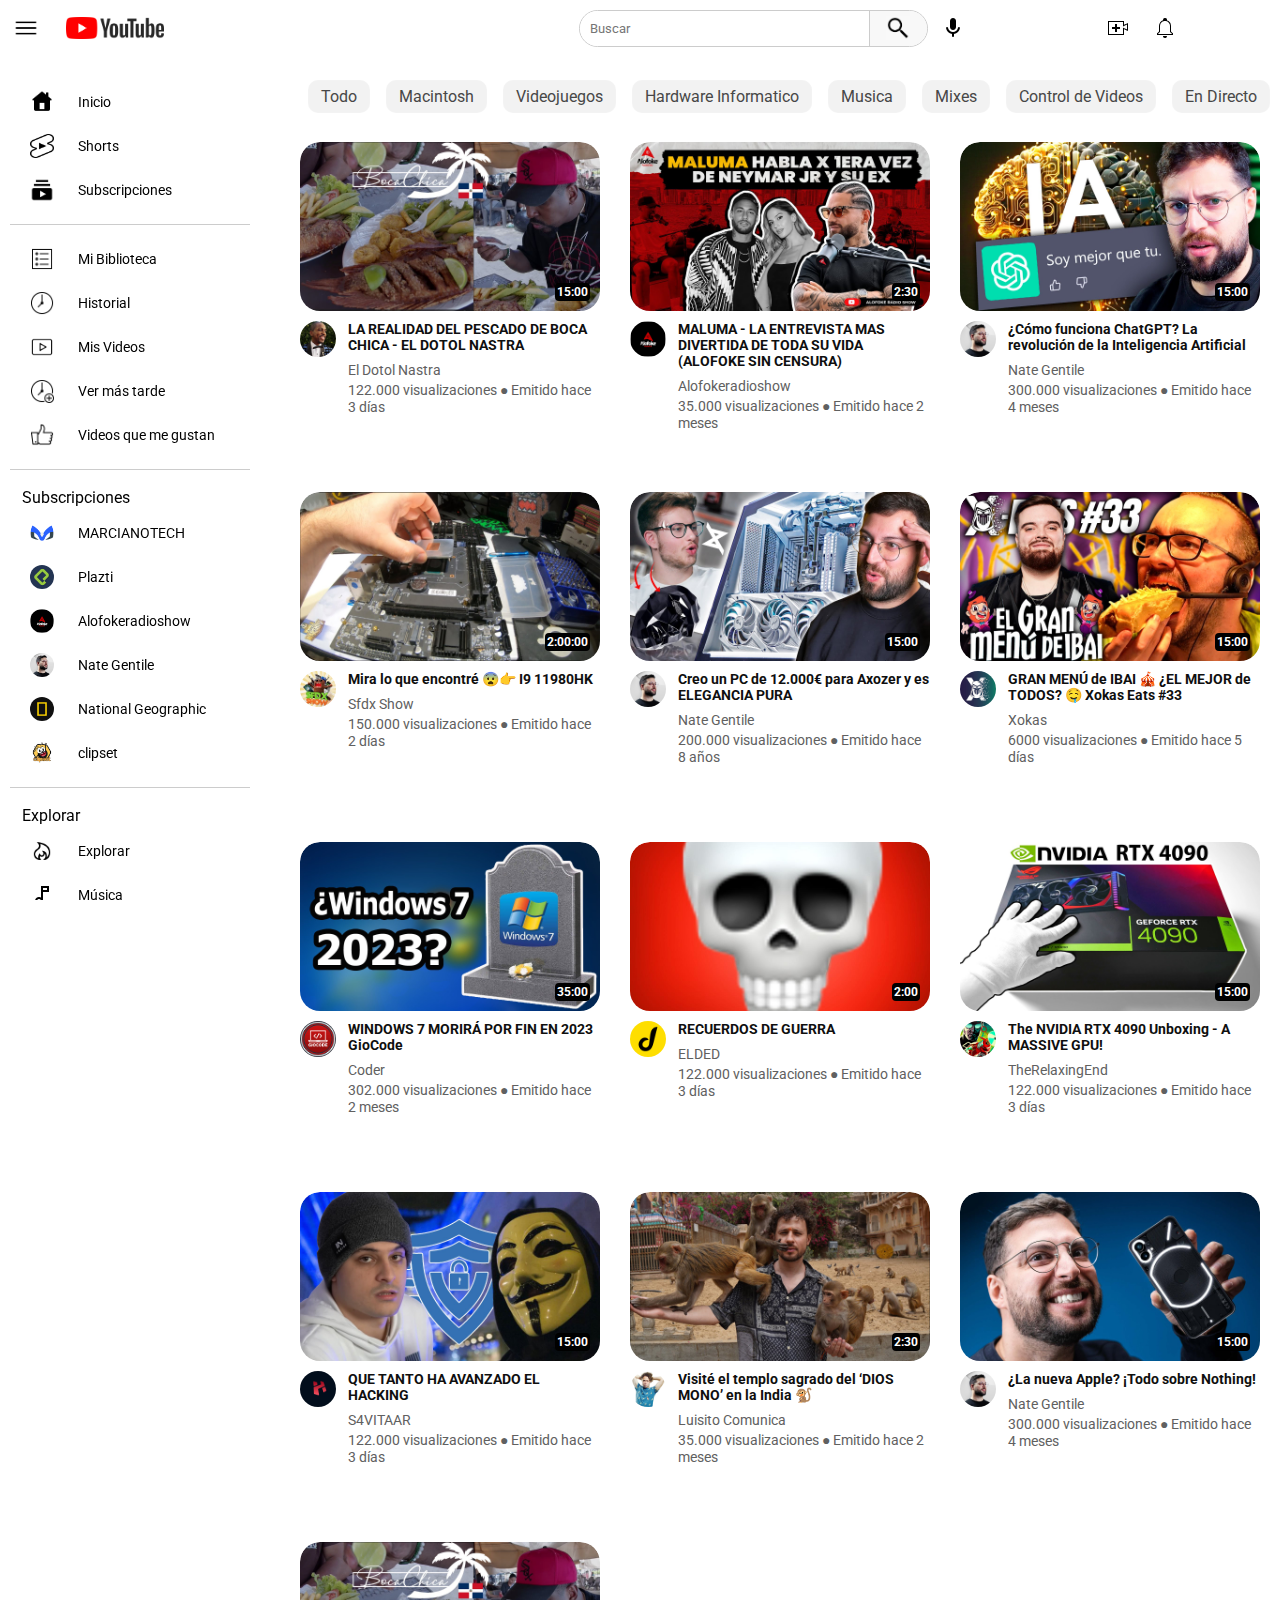
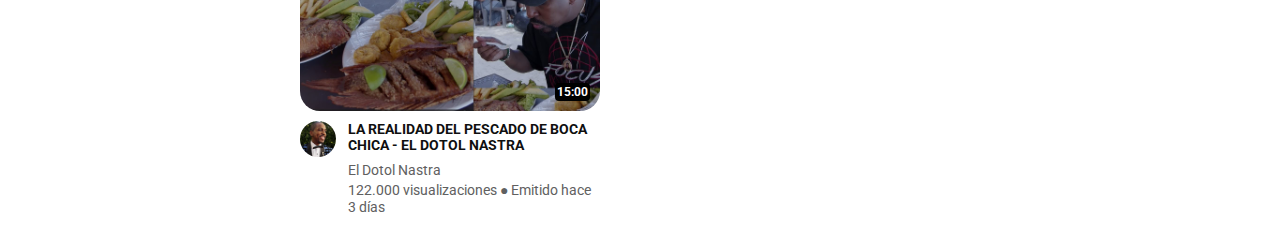
==== commit 4e0408fc: "Cambios (sin terminar) responsive" ====
--- a/index.html
+++ b/index.html
@@ -23,6 +23,10 @@
 
         <img src="img/youtube-logo.png" alt="" class="logo" />
       </div>
+      <div class="icono-search-dos">
+        <img src="img/icono-search-dos.png" class="microdos" />
+      </div>
+    </div>
       <div class="center" id="center">
         <div class="container-search">
           <input type="text" placeholder="Buscar" id="buscar" class="buscador" />
@@ -358,21 +362,7 @@
         <div class="chip">
           <p>Videojuegos</p>
         </div>
-        <div class="chip">
-          <p>Hardware Informatico</p>
-        </div>
-        <div class="chip">
-          <p>Musica</p>
-        </div>
-        <div class="chip">
-          <p>Mixes</p>
-        </div>
-        <div class="chip">
-          <p>Control de Videos</p>
-        </div>
-        <div class="chip">
-          <p>En Directo</p>
-        </div>
+        
         
       </div>
     </section>
--- a/style.css
+++ b/style.css
@@ -63,6 +63,11 @@
   cursor: pointer;
   color: #474747;
 }
+@media (max-width: 1079px) {
+  .tags {
+    display: none;
+  }
+}
 
 .chip:hover {
   background-color: #d6d6d6;
@@ -114,6 +119,7 @@
   border-radius: 50px;
   overflow: hidden;
   cursor: pointer;
+  justify-content: center;
 }
 .header .center .container-search .icono {
   display: flex;
@@ -132,6 +138,7 @@
   padding: 10px;
   margin-left: 0px;
   outline: none;
+  
 }
 
 .header .center .container-search .button-search {
@@ -148,6 +155,7 @@
 .header .center .container-search .button-search img {
   width: 24px;
 }
+
 .header .center .container-micro {
   max-width: 10px;
   width: 100% !important;
@@ -159,10 +167,12 @@
   margin-left: 20px;
   cursor: pointer;
 }
+
 .header .center .container-micro:hover {
   background: #f2f2f2;
 }
 
+
 .header .end {
   display: flex;
   align-items: center;
@@ -176,11 +186,7 @@
   position: relative;
   right: 25px;
 }
-@media (max-width: 1075px) {
-  .header .end {
-    display: none;
-  }
-}
+
 
 .header .end .item-end {
   width: 40px;
@@ -214,6 +220,17 @@
   align-items: center;
   position: relative;
   right: 35px;
+  
+}
+.header .icono-search-dos .microdos{
+  width: 30px;
+  height: 30px;
+  
+  margin: 20px 480px;
+  display: flex;
+  align-items: center;
+  justify-content: center;
+  position: relative;
   
 }
 /* ********************** */
@@ -342,11 +359,13 @@
 .little-menu li {
   margin-bottom: 10px;
 }
-@media (max-width: 768px) {
+
+@media (max-width: 798px) {
   .bar-lateral .options {
-    display: none;
-  }
-}
+     display: none;
+  }
+}
+
 /* ********************** */
 /* SECCION VIDEOS */
 /* ********************** */
@@ -473,6 +492,26 @@
   z-index: 500 !important;
 }
 
+@media (max-width: 800px) {
+  .camera {
+    display: none;
+  }
+}
+@media (max-width: 800px) {
+  .header .center .container-search  {
+    display: none;
+  }
+}
+@media (max-width: 800px) {
+  .header .center .container-micro{
+    display: none;
+  }
+}
+@media (max-width: 800px) {
+ .header .end .item-end img{
+    display: none;
+  }
+}
 @media (max-width: 768px) {
   .checkbtn {
     display: block;
@@ -484,3 +523,8 @@
     justify-content: space-between;
   }
 }
+@media (min-width: 800px) {
+  .header .icono-search-dos .microdos {
+    display: none;
+  }
+}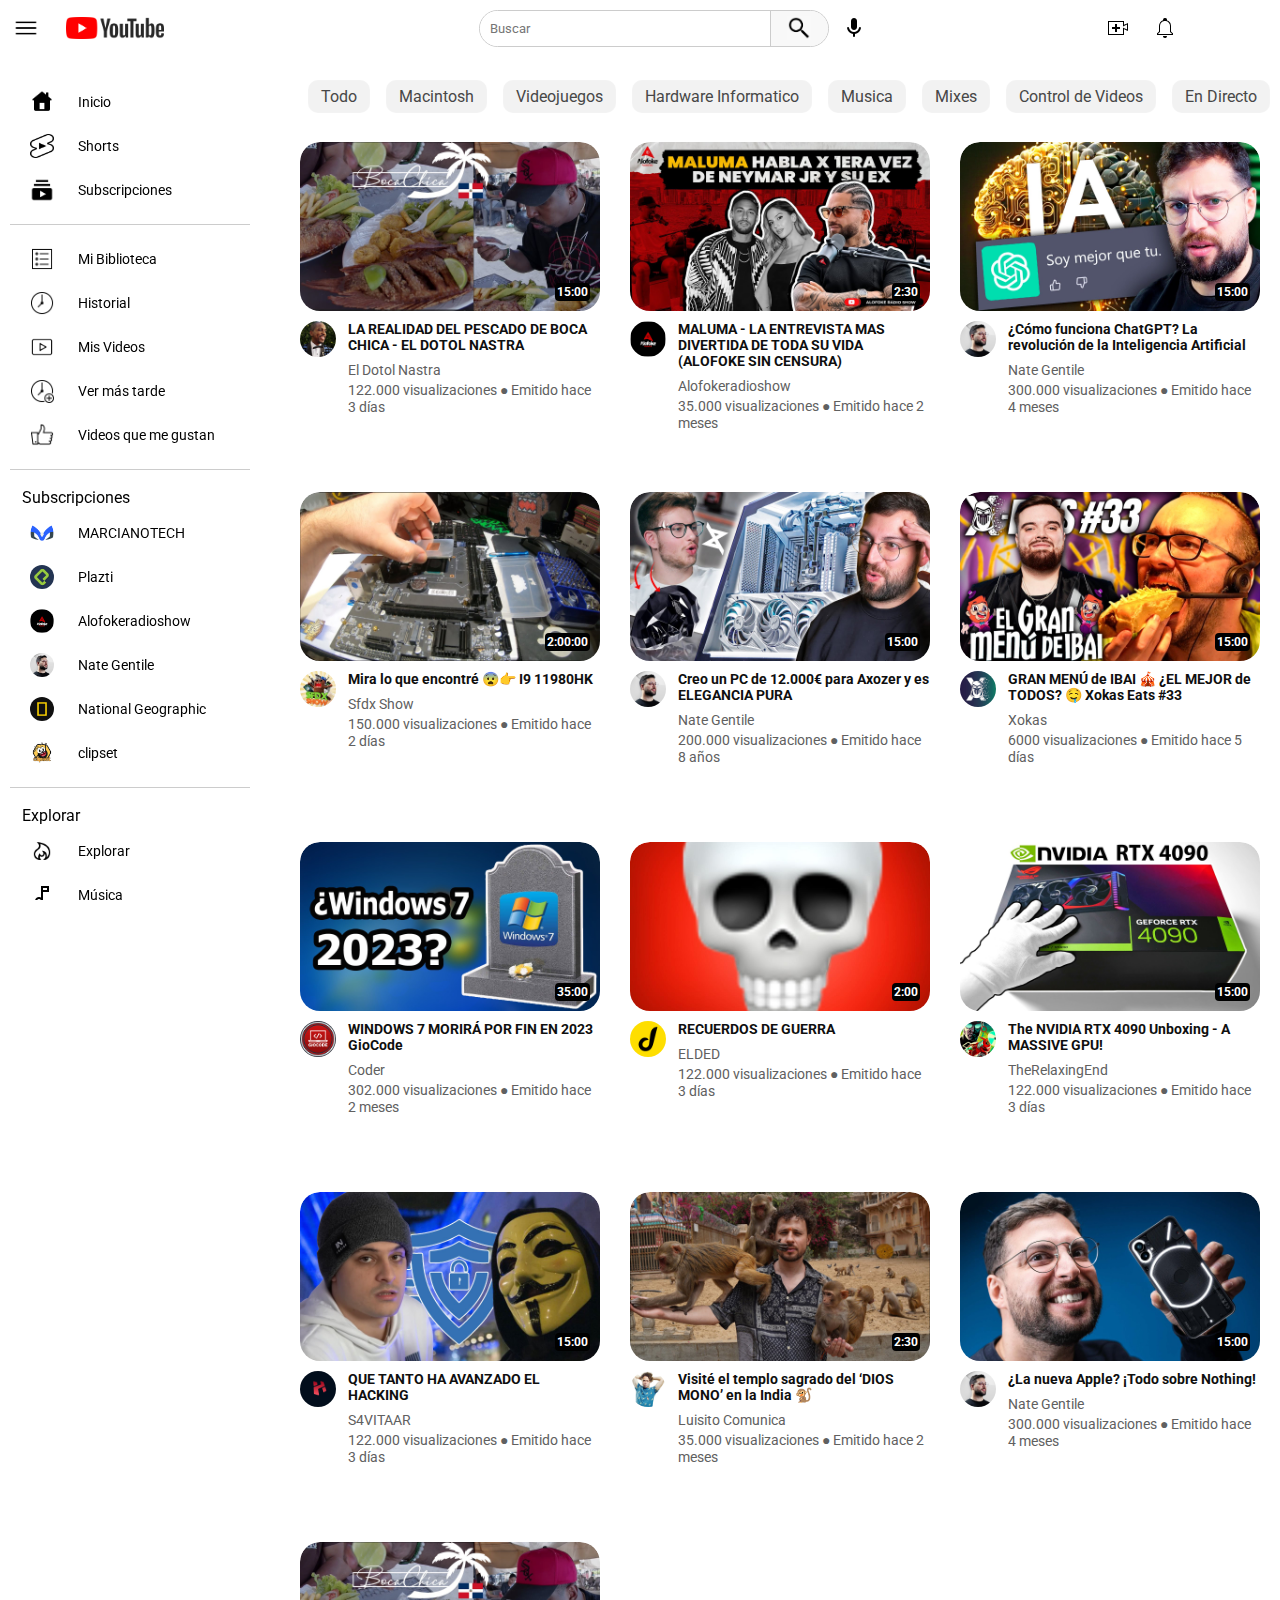
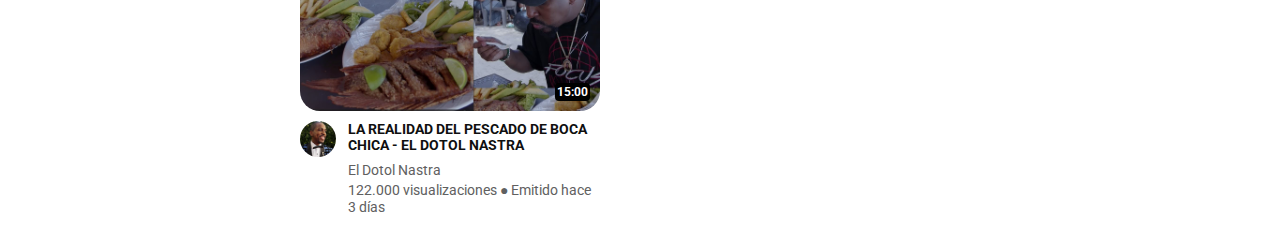
==== commit ec7cade6: "Falta terminar en mobile" ====
--- a/index.html
+++ b/index.html
@@ -23,10 +23,7 @@
 
         <img src="img/youtube-logo.png" alt="" class="logo" />
       </div>
-      <div class="icono-search-dos">
-        <img src="img/icono-search-dos.png" class="microdos" />
-      </div>
-    </div>
+      
       <div class="center" id="center">
         <div class="container-search">
           <input type="text" placeholder="Buscar" id="buscar" class="buscador" />
--- a/style.css
+++ b/style.css
@@ -119,7 +119,6 @@
   border-radius: 50px;
   overflow: hidden;
   cursor: pointer;
-  justify-content: center;
 }
 .header .center .container-search .icono {
   display: flex;
@@ -155,7 +154,6 @@
 .header .center .container-search .button-search img {
   width: 24px;
 }
-
 .header .center .container-micro {
   max-width: 10px;
   width: 100% !important;
@@ -167,12 +165,10 @@
   margin-left: 20px;
   cursor: pointer;
 }
-
 .header .center .container-micro:hover {
   background: #f2f2f2;
 }
 
-
 .header .end {
   display: flex;
   align-items: center;
@@ -186,7 +182,13 @@
   position: relative;
   right: 25px;
 }
-
+/*
+@media (max-width: 1075px) {
+  .header .end  {
+    display: none;
+  }
+}
+*/
 
 .header .end .item-end {
   width: 40px;
@@ -220,17 +222,6 @@
   align-items: center;
   position: relative;
   right: 35px;
-  
-}
-.header .icono-search-dos .microdos{
-  width: 30px;
-  height: 30px;
-  
-  margin: 20px 480px;
-  display: flex;
-  align-items: center;
-  justify-content: center;
-  position: relative;
   
 }
 /* ********************** */
@@ -492,26 +483,6 @@
   z-index: 500 !important;
 }
 
-@media (max-width: 800px) {
-  .camera {
-    display: none;
-  }
-}
-@media (max-width: 800px) {
-  .header .center .container-search  {
-    display: none;
-  }
-}
-@media (max-width: 800px) {
-  .header .center .container-micro{
-    display: none;
-  }
-}
-@media (max-width: 800px) {
- .header .end .item-end img{
-    display: none;
-  }
-}
 @media (max-width: 768px) {
   .checkbtn {
     display: block;
@@ -523,8 +494,3 @@
     justify-content: space-between;
   }
 }
-@media (min-width: 800px) {
-  .header .icono-search-dos .microdos {
-    display: none;
-  }
-}